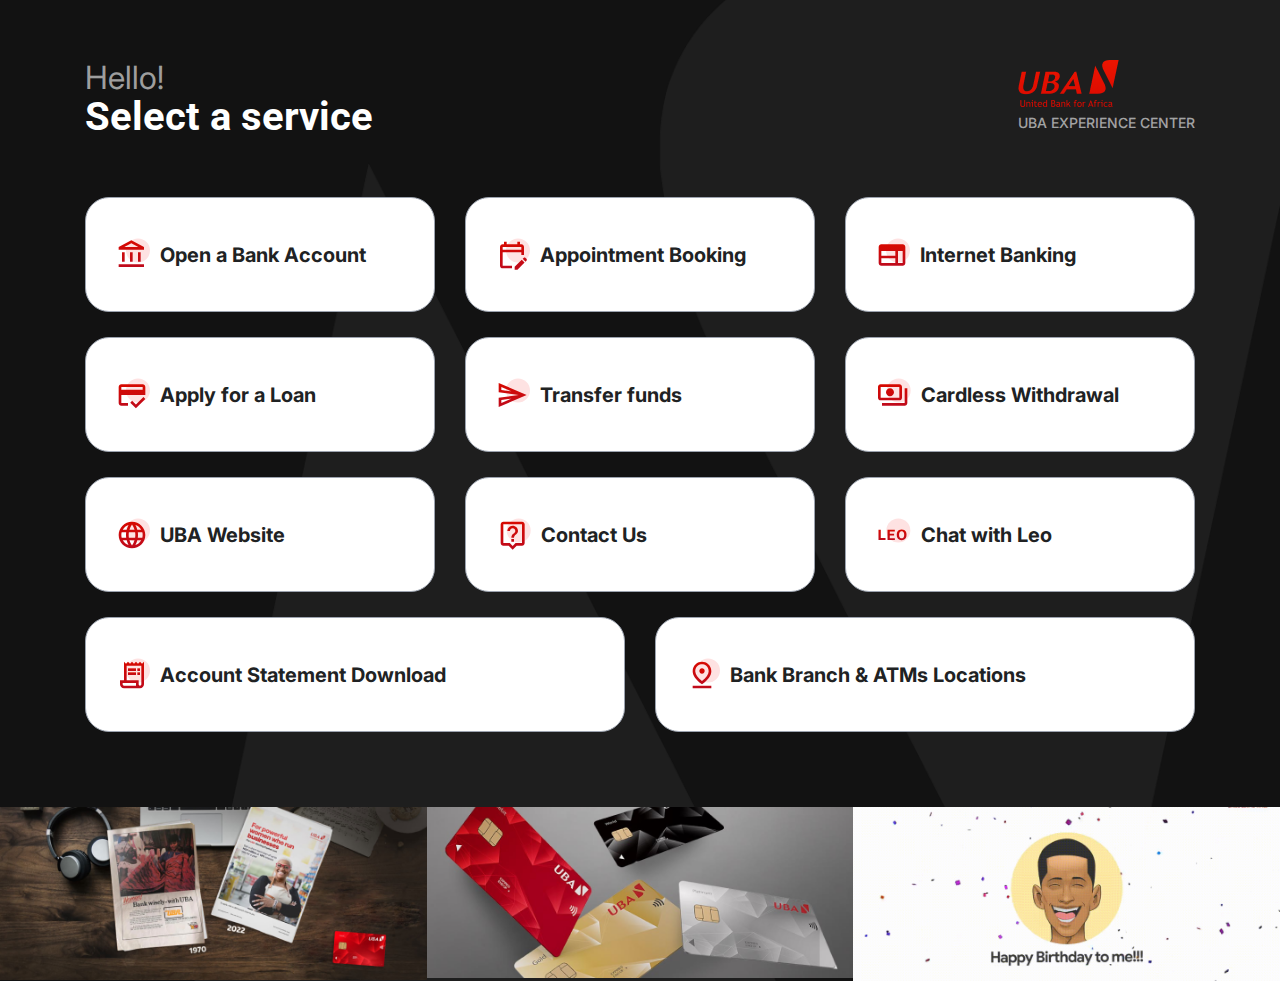
==== kiosk-dark.html @ ce605f99 "dark themee" ====
<!DOCTYPE html>
<html lang="en">
  <head>

    <!-- Required meta tags -->
    <meta charset="utf-8">
    <meta name="viewport" content="width=device-width, initial-scale=1, shrink-to-fit=no">
    <meta name="description" content="UBA || Self Service Kiosk">
    <title>UBA || Self Service Kiosk</title>

    <!-- Required External CSS -->
    <link rel="stylesheet" href="https://cdnjs.cloudflare.com/ajax/libs/font-awesome/4.7.0/css/font-awesome.min.css">
  
    <!-- DashForge CSS -->
    <link rel="stylesheet" href="./assets/css/dashforge.css">

    <!-- Page CSS --> 
    <link rel="stylesheet" href="./assets/css/kiosk-dark.css">
  </head>
  
  <body>
    <section class="main-dark bg-dark-theme">
      <div class="container pd-t-40">
        <div class="row">
          <div class="col-md-6 order-md-1 order-2 pd-t-20">
            <p class="tx-32 mb-0 lh-1 tx-surface">Hello!</p>
            <h1 class="tx-40 tx-bold lh-1 tx-white">Select a service</h1>
          </div>
          <div class="col md-6 order-md-2 order-1 pd-md-t-20 pd-t-0">
            <div class="float-right">
            <img src="./assets/img/logo.png" alt="UBA logo" srcset="">
            <p class="tx-14 tx-surface mb-0 tx-uppercase tx-medium mg-t-5">UBA EXPERIENCE CENTER</p>
            </div>
          </div>
        </div>
        <div class="row mg-y-50">
          <div class="col-md-6 col-lg-4 col-12 mg-b-25">
            <a href="">
              <div class="card card-body bd-grey card-round h-100 pd-y-40 pd-x-30">
                <div class="d-flex align-items-center">
                  <img src="./assets/img/open.svg" alt="" srcset="">
                  <p class="tx-20 tx-bold mg-l-10 mb-0">Open a Bank Account</p>
                </div>
              </div>
            </a>
          </div>
          <div class="col-md-6 col-lg-4 col-12 mg-b-25">
            <a href="">
              <div class="card card-body bd-grey card-round h-100 pd-y-40 pd-x-30">
                <div class="d-flex align-items-center">
                  <img src="./assets//img/book.svg" alt="" srcset="">
                  <p class="tx-20 tx-bold mg-l-10 mb-0">Appointment Booking</p>
                </div>
              </div>
            </a>
          </div>
          
          <div class="col-md-6 col-lg-4 col-12 mg-b-25">
            <a href="">
              <div class="card card-body bd-grey card-round h-100 pd-y-40 pd-x-30">
                <div class="d-flex align-items-center">
                  <img src="./assets/img/internet.svg" alt="" srcset="">
                  <p class="tx-20 tx-bold mg-l-10 mb-0">Internet Banking</p>
                </div>
              </div>
            </a>
          </div>
          <div class="col-md-6 col-lg-4 col-12 mg-b-25">
            <a href="">
              <div class="card card-body bd-grey card-round h-100 pd-y-40 pd-x-30">
                <div class="d-flex align-items-center">
                  <img src="./assets//img/loan.svg" alt="" srcset="">
                  <p class="tx-20 tx-bold mg-l-10 mb-0">Apply for a Loan</p>
                </div>
              </div>
            </a>
          </div>
          <div class="col-md-6 col-lg-4 col-12 mg-b-25">
            <a href="">
              <div class="card card-body bd-grey card-round h-100 pd-y-40 pd-x-30">
                <div class="d-flex align-items-center">
                  <img src="./assets/img/transfer.svg" alt="" srcset="">
                  <p class="tx-20 tx-bold mg-l-10 mb-0">Transfer funds</p>
                </div>
              </div>
            </a>
          </div>
          <div class="col-md-6 col-lg-4 col-12 mg-b-25">
            <a href="">
              <div class="card card-body bd-grey card-round h-100 pd-y-40 pd-x-30">
                <div class="d-flex align-items-center">
                  <img src="./assets/img/card.svg" alt="" srcset="">
                  <p class="tx-20 tx-bold mg-l-10 mb-0">Cardless Withdrawal</p>
                </div>
              </div>
            </a>
          </div>
          <div class="col-md-6 col-lg-4 col-12 mg-b-25">
            <a href="">
              <div class="card card-body bd-grey card-round h-100 pd-y-40 pd-x-30">
                <div class="d-flex align-items-center">
                  <img src="./assets/img/web.svg" alt="" srcset="">
                  <p class="tx-20 tx-bold mg-l-10 mb-0">UBA Website</p>
                </div>
              </div>
            </a>
          </div>
          <div class="col-md-6 col-lg-4 col-12 mg-b-25">
            <a href="">
              <div class="card card-body bd-grey card-round h-100 pd-y-40 pd-x-30">
                <div class="d-flex align-items-center">
                  <img src="./assets/img/contact.svg" alt="" srcset="">
                  <p class="tx-20 tx-bold mg-l-10 mb-0">Contact Us</p>
                </div>
              </div>
            </a>
          </div>
          <div class="col-md-6 col-lg-4 col-12 mg-b-25">
            <a href="">
              <div class="card card-body bd-grey card-round h-100 pd-y-40 pd-x-30">
                <div class="d-flex align-items-center">
                  <img src="./assets/img/leo.svg" alt="" srcset="">
                  <p class="tx-20 tx-bold mg-l-10 mb-0">Chat with Leo</p>
                </div>
              </div>
            </a>
          </div>
          <div class="col-md-6 col-12 mg-b-25">
            <a href="">
              <div class="card card-body bd-grey card-round h-100 pd-y-40 pd-x-30">
                <div class="d-flex align-items-center">
                  <img src="./assets/img/acct.svg" alt="" srcset="">
                  <p class="tx-20 tx-bold mg-l-10 mb-0">Account Statement  Download</p>
                </div>
              </div>
            </a>
          </div><div class="col-md-6 col-12 mg-b-25">
            <a href="">
              <div class="card card-body bd-grey card-round h-100 pd-y-40 pd-x-30">
                <div class="d-flex align-items-center">
                  <img src="./assets/img/bank.svg" alt="" srcset="">
                  <p class="tx-20 tx-bold mg-l-10 mb-0">Bank Branch & ATMs Locations</p>
                </div>
              </div>
            </a>
          </div>
        </div>
      </div>
      <div class="container-fluid pd-x-0">
        <div class="row no-gutters">
         
          <div class="col-md-4 h-100">
            <img src="./assets/img/woman.png" class=" w-100 img-fluid" alt="" srcset="">
          </div> <div class="col-md-4 h-100">
            <img src="./assets/img/mega.png" class="w-100 img-fluid" alt="" srcset="">
          </div>
          <div class="col-md-4 h-100">
            <img src="./assets/img/leo.png" class="w-100 img-fluid" alt="" srcset="">
          </div>
        </div>
      </div>
    </section>



    <script src="./assets/lib/jquery/jquery.min.js"></script>
    <script src="./assets/lib/bootstrap/js/bootstrap.bundle.min.js"></script>
    <script src="./assets/lib/feather-icons/feather.min.js"></script>
    <script src="./assets/lib/perfect-scrollbar/perfect-scrollbar.min.js"></script>
    <script src="./assets/js/dashforge.js"></script>
  </body>
</html>
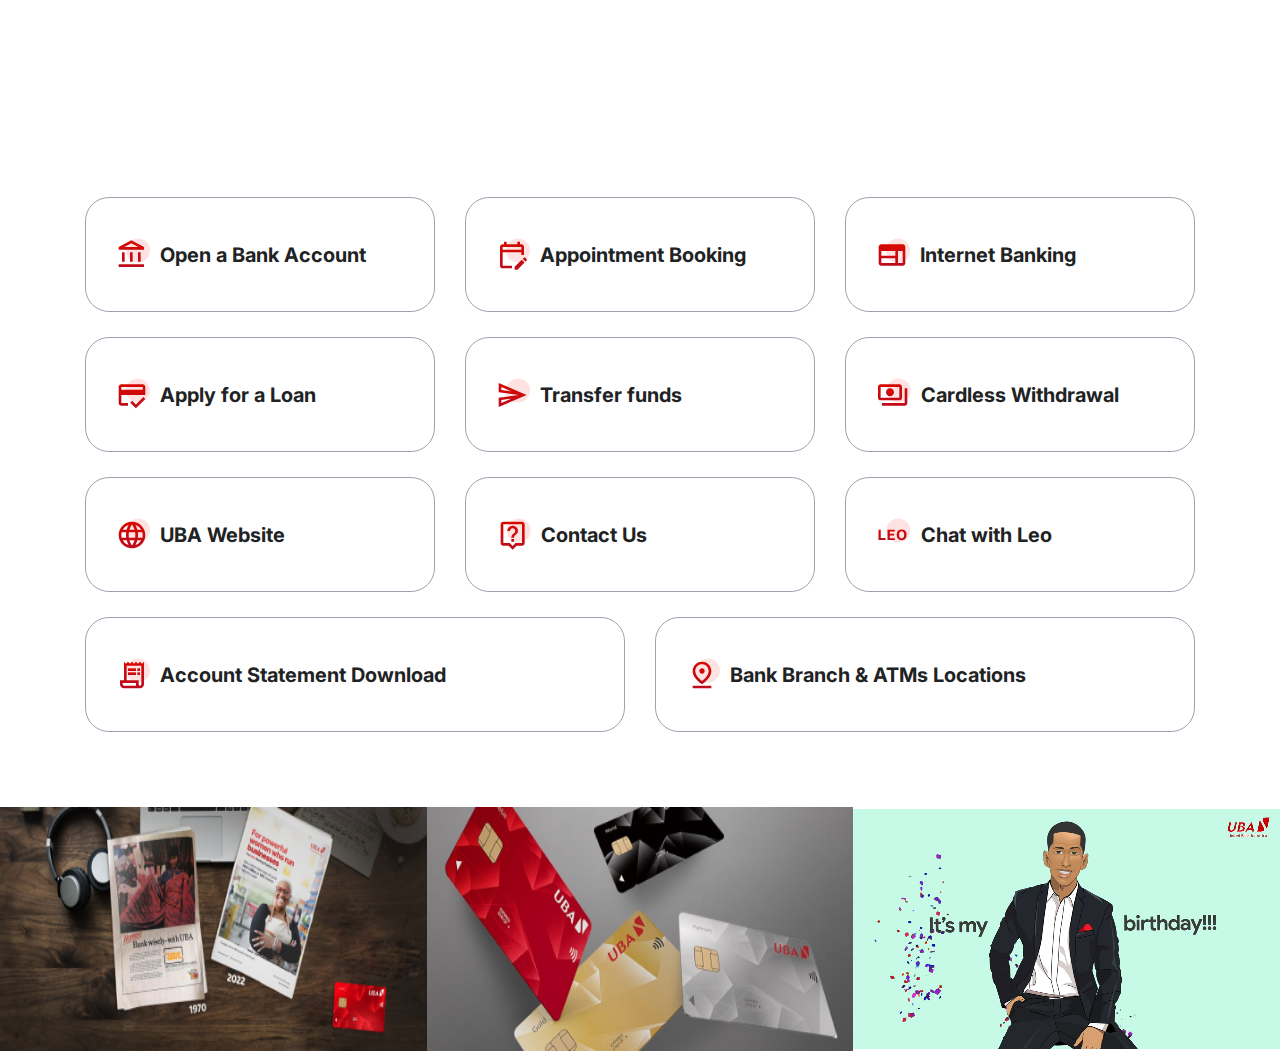
==== commit b4b7a8d2: "update" ====
--- a/kiosk-dark.html
+++ b/kiosk-dark.html
@@ -5,8 +5,8 @@
     <!-- Required meta tags -->
     <meta charset="utf-8">
     <meta name="viewport" content="width=device-width, initial-scale=1, shrink-to-fit=no">
-    <meta name="description" content="UBA || Self Service Kiosk">
-    <title>UBA || Self Service Kiosk</title>
+    <meta name="description" content="UBA || UBA Experience Center">
+    <title>UBA || UBA Experience Center</title>
 
     <!-- Required External CSS -->
     <link rel="stylesheet" href="https://cdnjs.cloudflare.com/ajax/libs/font-awesome/4.7.0/css/font-awesome.min.css">
@@ -28,14 +28,14 @@
           </div>
           <div class="col md-6 order-md-2 order-1 pd-md-t-20 pd-t-0">
             <div class="float-right">
-            <img src="./assets/img/logo.png" alt="UBA logo" srcset="">
-            <p class="tx-14 tx-surface mb-0 tx-uppercase tx-medium mg-t-5">UBA EXPERIENCE CENTER</p>
+            <img src="./assets/img/UBA-Logo.svg" alt="UBA logo" srcset="">
+            <!-- <p class="tx-14 tx-surface mb-0 tx-uppercase tx-medium mg-t-5">UBA EXPERIENCE CENTER</p> -->
             </div>
           </div>
         </div>
         <div class="row mg-y-50">
           <div class="col-md-6 col-lg-4 col-12 mg-b-25">
-            <a href="">
+            <a href="https://www.ubagroup.com/open-a-uba-account-online/" target="blank">
               <div class="card card-body bd-grey card-round h-100 pd-y-40 pd-x-30">
                 <div class="d-flex align-items-center">
                   <img src="./assets/img/open.svg" alt="" srcset="">
@@ -45,7 +45,7 @@
             </a>
           </div>
           <div class="col-md-6 col-lg-4 col-12 mg-b-25">
-            <a href="">
+            <a href="" target="blank">
               <div class="card card-body bd-grey card-round h-100 pd-y-40 pd-x-30">
                 <div class="d-flex align-items-center">
                   <img src="./assets//img/book.svg" alt="" srcset="">
@@ -56,7 +56,7 @@
           </div>
           
           <div class="col-md-6 col-lg-4 col-12 mg-b-25">
-            <a href="">
+            <a href="https://internetbanking.ubagroup.com/#/landing/login" target="blank">
               <div class="card card-body bd-grey card-round h-100 pd-y-40 pd-x-30">
                 <div class="d-flex align-items-center">
                   <img src="./assets/img/internet.svg" alt="" srcset="">
@@ -66,7 +66,7 @@
             </a>
           </div>
           <div class="col-md-6 col-lg-4 col-12 mg-b-25">
-            <a href="">
+            <a href="" target="blank">
               <div class="card card-body bd-grey card-round h-100 pd-y-40 pd-x-30">
                 <div class="d-flex align-items-center">
                   <img src="./assets//img/loan.svg" alt="" srcset="">
@@ -76,7 +76,7 @@
             </a>
           </div>
           <div class="col-md-6 col-lg-4 col-12 mg-b-25">
-            <a href="">
+            <a href="" target="blank">
               <div class="card card-body bd-grey card-round h-100 pd-y-40 pd-x-30">
                 <div class="d-flex align-items-center">
                   <img src="./assets/img/transfer.svg" alt="" srcset="">
@@ -86,7 +86,7 @@
             </a>
           </div>
           <div class="col-md-6 col-lg-4 col-12 mg-b-25">
-            <a href="">
+            <a href="" target="blank">
               <div class="card card-body bd-grey card-round h-100 pd-y-40 pd-x-30">
                 <div class="d-flex align-items-center">
                   <img src="./assets/img/card.svg" alt="" srcset="">
@@ -96,7 +96,7 @@
             </a>
           </div>
           <div class="col-md-6 col-lg-4 col-12 mg-b-25">
-            <a href="">
+            <a href="https://www.ubagroup.com/" target="blank">
               <div class="card card-body bd-grey card-round h-100 pd-y-40 pd-x-30">
                 <div class="d-flex align-items-center">
                   <img src="./assets/img/web.svg" alt="" srcset="">
@@ -106,7 +106,7 @@
             </a>
           </div>
           <div class="col-md-6 col-lg-4 col-12 mg-b-25">
-            <a href="">
+            <a href="https://www.ubagroup.com/about-uba/help/contact-us/" target="blank">
               <div class="card card-body bd-grey card-round h-100 pd-y-40 pd-x-30">
                 <div class="d-flex align-items-center">
                   <img src="./assets/img/contact.svg" alt="" srcset="">
@@ -116,7 +116,7 @@
             </a>
           </div>
           <div class="col-md-6 col-lg-4 col-12 mg-b-25">
-            <a href="">
+            <a href="https://m.me/ubachatbanking" target="blank">
               <div class="card card-body bd-grey card-round h-100 pd-y-40 pd-x-30">
                 <div class="d-flex align-items-center">
                   <img src="./assets/img/leo.svg" alt="" srcset="">
@@ -126,7 +126,7 @@
             </a>
           </div>
           <div class="col-md-6 col-12 mg-b-25">
-            <a href="">
+            <a href="" target="blank">
               <div class="card card-body bd-grey card-round h-100 pd-y-40 pd-x-30">
                 <div class="d-flex align-items-center">
                   <img src="./assets/img/acct.svg" alt="" srcset="">
@@ -135,7 +135,7 @@
               </div>
             </a>
           </div><div class="col-md-6 col-12 mg-b-25">
-            <a href="">
+            <a href="" target="blank">
               <div class="card card-body bd-grey card-round h-100 pd-y-40 pd-x-30">
                 <div class="d-flex align-items-center">
                   <img src="./assets/img/bank.svg" alt="" srcset="">
@@ -150,12 +150,22 @@
         <div class="row no-gutters">
          
           <div class="col-md-4 h-100">
-            <img src="./assets/img/woman.png" class=" w-100 img-fluid" alt="" srcset="">
+            <img src="./assets/img/woman.png" class=" w-100 video-fluid" alt="" srcset="">
           </div> <div class="col-md-4 h-100">
-            <img src="./assets/img/mega.png" class="w-100 img-fluid" alt="" srcset="">
+            <img src="./assets/img/mega.png" class="w-100 video-fluid" alt="" srcset="">
           </div>
           <div class="col-md-4 h-100">
-            <img src="./assets/img/leo.png" class="w-100 img-fluid" alt="" srcset="">
+            <div class="embed-responsive video-fluid">
+               <video autoplay muted >
+              <source class="embed-responsive-item" src="./assets/img/leo4.mp4" type="video/mp4">
+            Your browser does not support the video tag.
+            </video>
+              <!-- <iframe class="embed-responsive-item" src="https://www.youtube.com/embed/zpOULjyy-n8?rel=0" allowfullscreen></iframe> -->
+            </div>
+            <!-- <video width="100%" height="200" autoplay muted >
+              <source src="./assets/img/leo.mp4" type="video/mp4">
+            Your browser does not support the video tag.
+            </video> -->
           </div>
         </div>
       </div>
--- a/assets/css/kiosk-dark.css
+++ b/assets/css/kiosk-dark.css
@@ -1,5 +1,5 @@
 .bg-dark-theme{
-  background-color: #121212
+  /* background-color: #121212 */
 }
 .tx-subdued{
   color:#667085;
@@ -11,7 +11,7 @@
   border: 1px solid #9CA3AF
 }
 .main-dark{
-  background-image: url('../img/bg-dark.png');
+  background-image: url('../img/bg-kiosk.png');
   background-repeat:no-repeat;
   background-size:cover;
   background-position: top right;
@@ -20,10 +20,20 @@
   border-radius:24px;
   color: #202223;
 }
+.video-wrapper {
+  display: flex;
+  height: 200px;
+}
+.video-fluid {
+  aspect-ratio: 7 / 4;
+}
 
+.img-h{
+  min-height: 18rem
+}
 @media (max-width: 575.98px) { 
   .main-dark{
-    background-image: url('../img/bg-dark.png');
+    background-image: url('../img/');
     background-repeat:no-repeat;
     background-size:auto;
     background-position: center;
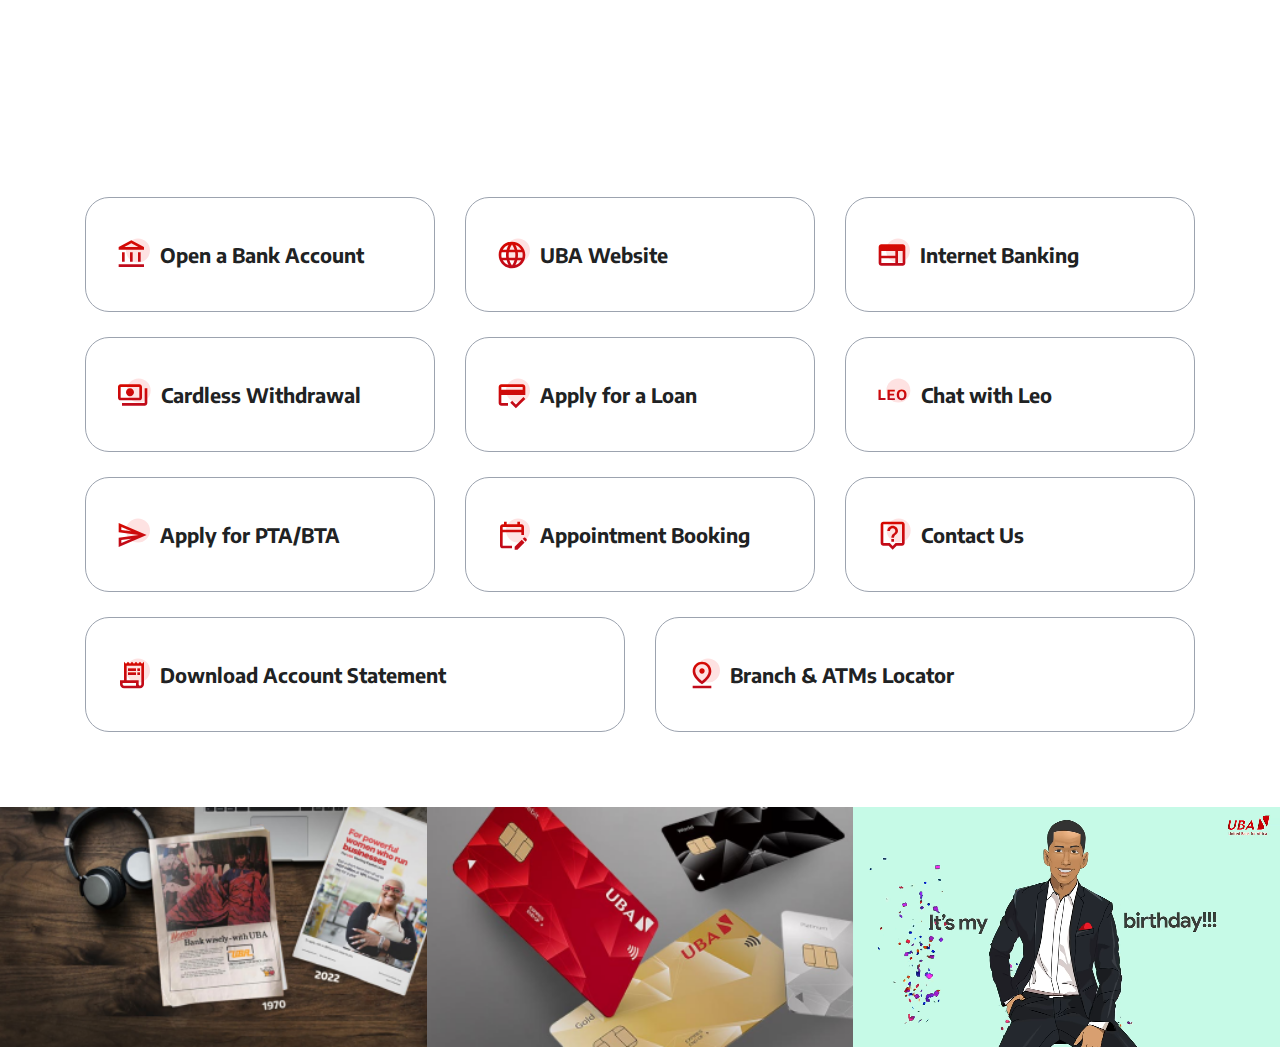
==== commit 55f2eb4e: "unit update" ====
--- a/kiosk-dark.html
+++ b/kiosk-dark.html
@@ -28,7 +28,7 @@
           </div>
           <div class="col md-6 order-md-2 order-1 pd-md-t-20 pd-t-0">
             <div class="float-right">
-            <img src="./assets/img/UBA-Logo.svg" alt="UBA logo" srcset="">
+            <img src="./assets/img/UBA-Logo.png" alt="UBA logo" srcset="">
             <!-- <p class="tx-14 tx-surface mb-0 tx-uppercase tx-medium mg-t-5">UBA EXPERIENCE CENTER</p> -->
             </div>
           </div>
@@ -45,22 +45,32 @@
             </a>
           </div>
           <div class="col-md-6 col-lg-4 col-12 mg-b-25">
-            <a href="" target="blank">
+            <a href="https://www.ubagroup.com/" target="blank">
               <div class="card card-body bd-grey card-round h-100 pd-y-40 pd-x-30">
                 <div class="d-flex align-items-center">
-                  <img src="./assets//img/book.svg" alt="" srcset="">
-                  <p class="tx-20 tx-bold mg-l-10 mb-0">Appointment Booking</p>
+                  <img src="./assets/img/web.svg" alt="" srcset="">
+                  <p class="tx-20 tx-bold mg-l-10 mb-0">UBA Website</p>
                 </div>
               </div>
             </a>
           </div>
-          
           <div class="col-md-6 col-lg-4 col-12 mg-b-25">
             <a href="https://internetbanking.ubagroup.com/#/landing/login" target="blank">
               <div class="card card-body bd-grey card-round h-100 pd-y-40 pd-x-30">
                 <div class="d-flex align-items-center">
                   <img src="./assets/img/internet.svg" alt="" srcset="">
                   <p class="tx-20 tx-bold mg-l-10 mb-0">Internet Banking</p>
+                </div>
+              </div>
+            </a>
+          </div>
+        
+          <div class="col-md-6 col-lg-4 col-12 mg-b-25">
+            <a href="" target="blank">
+              <div class="card card-body bd-grey card-round h-100 pd-y-40 pd-x-30">
+                <div class="d-flex align-items-center">
+                  <img src="./assets/img/card.svg" alt="" srcset="">
+                  <p class="tx-20 tx-bold mg-l-10 mb-0">Cardless Withdrawal</p>
                 </div>
               </div>
             </a>
@@ -76,11 +86,11 @@
             </a>
           </div>
           <div class="col-md-6 col-lg-4 col-12 mg-b-25">
-            <a href="" target="blank">
+            <a href="https://m.me/ubachatbanking" target="blank">
               <div class="card card-body bd-grey card-round h-100 pd-y-40 pd-x-30">
                 <div class="d-flex align-items-center">
-                  <img src="./assets/img/transfer.svg" alt="" srcset="">
-                  <p class="tx-20 tx-bold mg-l-10 mb-0">Transfer funds</p>
+                  <img src="./assets/img/leo.svg" alt="" srcset="">
+                  <p class="tx-20 tx-bold mg-l-10 mb-0">Chat with Leo</p>
                 </div>
               </div>
             </a>
@@ -89,22 +99,26 @@
             <a href="" target="blank">
               <div class="card card-body bd-grey card-round h-100 pd-y-40 pd-x-30">
                 <div class="d-flex align-items-center">
-                  <img src="./assets/img/card.svg" alt="" srcset="">
-                  <p class="tx-20 tx-bold mg-l-10 mb-0">Cardless Withdrawal</p>
+                  <img src="./assets/img/transfer.svg" alt="" srcset="">
+                  <p class="tx-20 tx-bold mg-l-10 mb-0">Apply for PTA/BTA</p>
                 </div>
               </div>
             </a>
           </div>
+         
           <div class="col-md-6 col-lg-4 col-12 mg-b-25">
-            <a href="https://www.ubagroup.com/" target="blank">
+            <a href="" target="blank">
               <div class="card card-body bd-grey card-round h-100 pd-y-40 pd-x-30">
                 <div class="d-flex align-items-center">
-                  <img src="./assets/img/web.svg" alt="" srcset="">
-                  <p class="tx-20 tx-bold mg-l-10 mb-0">UBA Website</p>
+                  <img src="./assets//img/book.svg" alt="" srcset="">
+                  <p class="tx-20 tx-bold mg-l-10 mb-0">Appointment Booking</p>
                 </div>
               </div>
             </a>
           </div>
+          
+         
+          
           <div class="col-md-6 col-lg-4 col-12 mg-b-25">
             <a href="https://www.ubagroup.com/about-uba/help/contact-us/" target="blank">
               <div class="card card-body bd-grey card-round h-100 pd-y-40 pd-x-30">
@@ -115,22 +129,13 @@
               </div>
             </a>
           </div>
-          <div class="col-md-6 col-lg-4 col-12 mg-b-25">
-            <a href="https://m.me/ubachatbanking" target="blank">
-              <div class="card card-body bd-grey card-round h-100 pd-y-40 pd-x-30">
-                <div class="d-flex align-items-center">
-                  <img src="./assets/img/leo.svg" alt="" srcset="">
-                  <p class="tx-20 tx-bold mg-l-10 mb-0">Chat with Leo</p>
-                </div>
-              </div>
-            </a>
-          </div>
+         
           <div class="col-md-6 col-12 mg-b-25">
             <a href="" target="blank">
               <div class="card card-body bd-grey card-round h-100 pd-y-40 pd-x-30">
                 <div class="d-flex align-items-center">
                   <img src="./assets/img/acct.svg" alt="" srcset="">
-                  <p class="tx-20 tx-bold mg-l-10 mb-0">Account Statement  Download</p>
+                  <p class="tx-20 tx-bold mg-l-10 mb-0">Download Account Statement</p>
                 </div>
               </div>
             </a>
@@ -139,7 +144,7 @@
               <div class="card card-body bd-grey card-round h-100 pd-y-40 pd-x-30">
                 <div class="d-flex align-items-center">
                   <img src="./assets/img/bank.svg" alt="" srcset="">
-                  <p class="tx-20 tx-bold mg-l-10 mb-0">Bank Branch & ATMs Locations</p>
+                  <p class="tx-20 tx-bold mg-l-10 mb-0">Branch & ATMs Locator</p>
                 </div>
               </div>
             </a>
@@ -149,10 +154,11 @@
       <div class="container-fluid pd-x-0">
         <div class="row no-gutters">
          
-          <div class="col-md-4 h-100">
-            <img src="./assets/img/woman.png" class=" w-100 video-fluid" alt="" srcset="">
-          </div> <div class="col-md-4 h-100">
-            <img src="./assets/img/mega.png" class="w-100 video-fluid" alt="" srcset="">
+          <div class="col-md-4 h-100 video-fluid">
+            <div class="paper-1"></div>
+          </div> 
+          <div class="col-md-4 h-100 video-fluid">
+            <div class="paper-2"></div>
           </div>
           <div class="col-md-4 h-100">
             <div class="embed-responsive video-fluid">
@@ -160,12 +166,8 @@
               <source class="embed-responsive-item" src="./assets/img/leo4.mp4" type="video/mp4">
             Your browser does not support the video tag.
             </video>
-              <!-- <iframe class="embed-responsive-item" src="https://www.youtube.com/embed/zpOULjyy-n8?rel=0" allowfullscreen></iframe> -->
             </div>
-            <!-- <video width="100%" height="200" autoplay muted >
-              <source src="./assets/img/leo.mp4" type="video/mp4">
-            Your browser does not support the video tag.
-            </video> -->
+           
           </div>
         </div>
       </div>
--- a/assets/css/dashforge.css
+++ b/assets/css/dashforge.css
@@ -2,7 +2,7 @@
 /* ############### FONTS IMPORT ############### */
 @import url("https://fonts.googleapis.com/css?family=Encode+Sans:400,600,800&display=swap");
 @import url("https://fonts.googleapis.com/css?family=Roboto:300,400,500,600,700,800,900");
-@import url('https://fonts.googleapis.com/css2?family=Inter:wght@100;200;300;400;500;600;700;800;900&display=swap');
+@import url('https://fonts.googleapis.com/css2?family=Encode+Sans:wght@100;200;300;400;500;600;700;800;900&display=swap');
 
 /* ############### BOOTSTRAP FRAMEWORK ############### */
 /*!
@@ -38,7 +38,6 @@
   --breakpoint-md: 768px;
   --breakpoint-lg: 992px;
   --breakpoint-xl: 1200px;
-  --font-family-sans-serif: -apple-system, BlinkMacSystemFont, "Segoe UI", Roboto, "Helvetica Neue", Arial, "Noto Sans", sans-serif, "Apple Color Emoji", "Segoe UI Emoji", "Segoe UI Symbol", "Noto Color Emoji";
   --font-family-monospace: SFMono-Regular, Menlo, Monaco, Consolas, "Liberation Mono", "Courier New", monospace; }
 
 *,
@@ -64,7 +63,7 @@
 
 body {
   margin: 0;
-  font-family: 'Inter', sans-serif!important;
+  font-family: 'Encode Sans', sans-serif!important;
   font-size: 0.875rem;
   font-weight: 400;
   line-height: 1.5;
@@ -81,7 +80,7 @@
 
 h1 {
   margin-top: 0;
-  font-family: "Roboto", sans-serif;
+  font-family: 'Encode Sans', sans-serif;
   margin-bottom: 0.5rem; }
 
 h2,
@@ -90,15 +89,14 @@
 h5,
 h6 {
   margin-top: 0;
-  font-family: "Inter",
-  sans-serif;
+  font-family: 'Encode Sans', sans-serif;
   margin-bottom: 0.5rem;
 }
 
 p {
   margin-top: 0;
   margin-bottom: 1rem;
-  font-family: "Inter", sans-serif;
+  font-family: 'Encode Sans', sans-serif;
 }
 
 abbr[title],
--- a/assets/css/kiosk-dark.css
+++ b/assets/css/kiosk-dark.css
@@ -1,5 +1,5 @@
-.bg-dark-theme{
-  /* background-color: #121212 */
+body{
+  font-family: 'Roboto Condensed', sans-serif;
 }
 .tx-subdued{
   color:#667085;
@@ -25,15 +25,26 @@
   height: 200px;
 }
 .video-fluid {
-  aspect-ratio: 7 / 4;
+  aspect-ratio: 16 / 9;
 }
-
+.paper-1{
+  background-image: url('../img/woman.png');
+  background-repeat:no-repeat;
+  background-size: cover;
+  height:100%;
+}
+.paper-2{
+  background-image: url('../img/mega.png');
+  background-repeat:no-repeat;
+  background-size: cover;
+  height:100%;
+}
 .img-h{
   min-height: 18rem
 }
 @media (max-width: 575.98px) { 
   .main-dark{
-    background-image: url('../img/');
+    background-image: url('../img/bg-kiosk.png');
     background-repeat:no-repeat;
     background-size:auto;
     background-position: center;
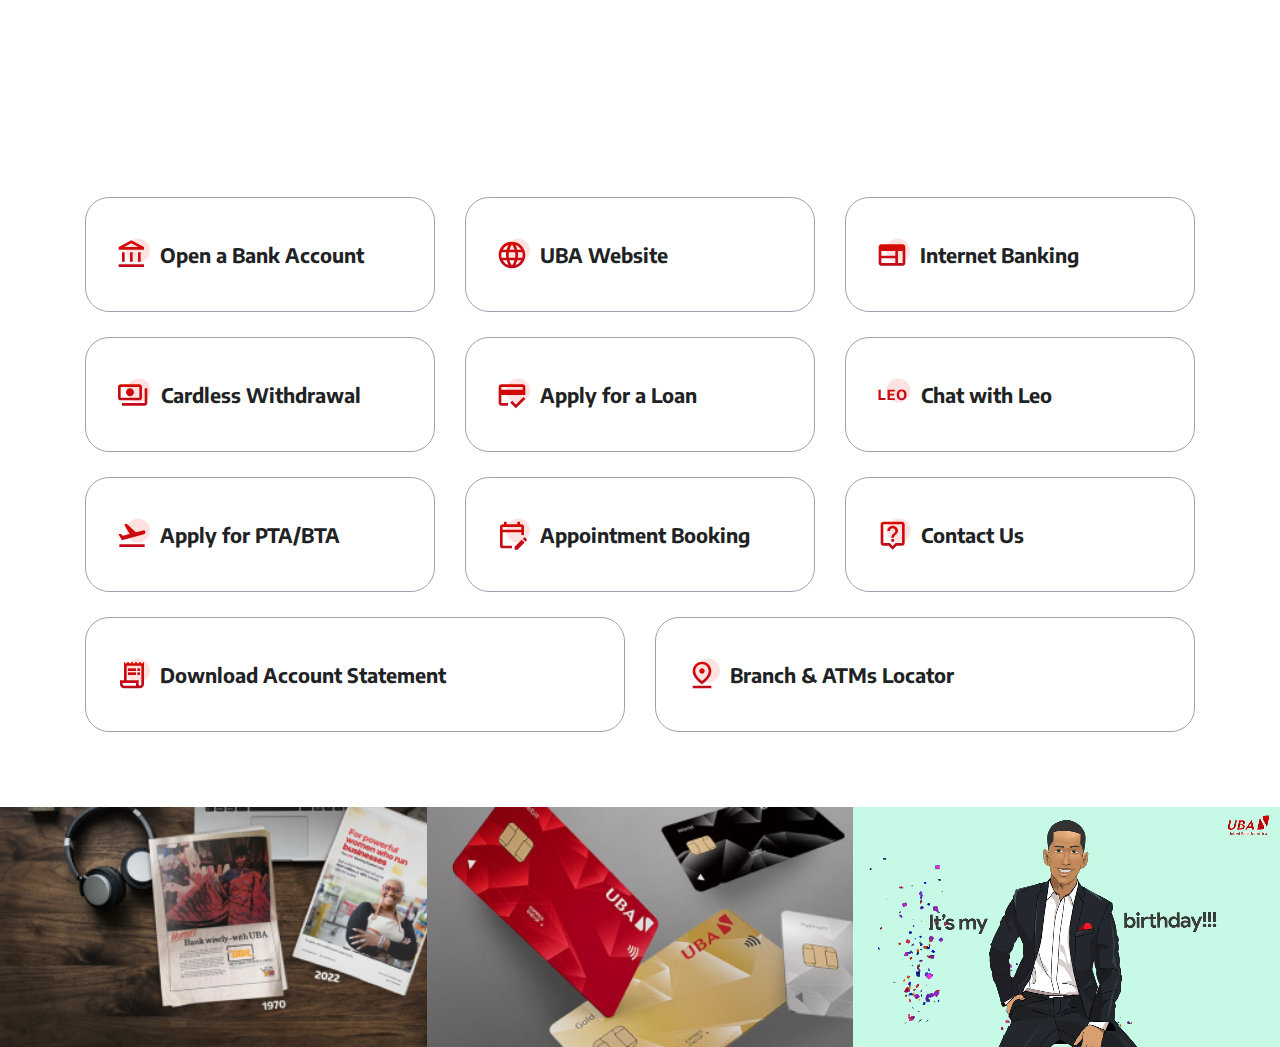
==== commit 9ca3b812: "icon update" ====
--- a/kiosk-dark.html
+++ b/kiosk-dark.html
@@ -99,7 +99,7 @@
             <a href="" target="blank">
               <div class="card card-body bd-grey card-round h-100 pd-y-40 pd-x-30">
                 <div class="d-flex align-items-center">
-                  <img src="./assets/img/transfer.svg" alt="" srcset="">
+                  <img src="./assets/img/apply.svg" alt="" srcset="">
                   <p class="tx-20 tx-bold mg-l-10 mb-0">Apply for PTA/BTA</p>
                 </div>
               </div>
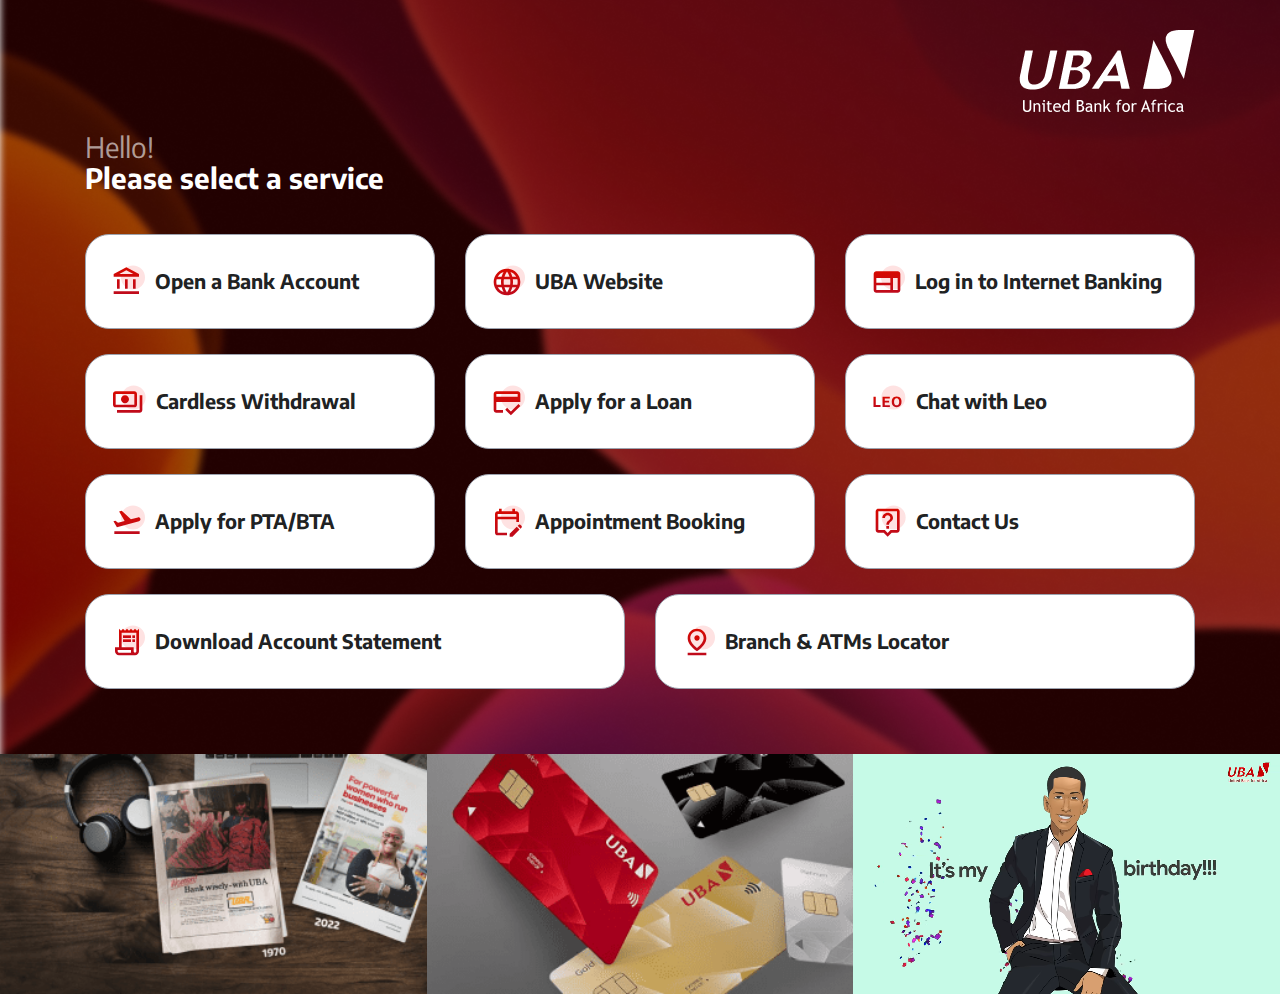
==== commit 986df591: "last update" ====
--- a/kiosk-dark.html
+++ b/kiosk-dark.html
@@ -20,23 +20,20 @@
   
   <body>
     <section class="main-dark bg-dark-theme">
-      <div class="container pd-t-40">
-        <div class="row">
-          <div class="col-md-6 order-md-1 order-2 pd-t-20">
-            <p class="tx-32 mb-0 lh-1 tx-surface">Hello!</p>
-            <h1 class="tx-40 tx-bold lh-1 tx-white">Select a service</h1>
+      <div class="container pd-t-20">
+        <div class="pd-y-10">
+          <div class="d-flex justify-content-end">
+            <img src="./assets/img/UBA-Logo.png" alt="UBA logo" srcset="">
+            </div>
+        </div>
+          <div class="pd-t-10">
+            <p class="tx-28 mb-0 lh-1 tx-surface">Hello!</p>
+            <h1 class="tx-28 tx-bold lh-1 tx-white">Please select a service</h1>
           </div>
-          <div class="col md-6 order-md-2 order-1 pd-md-t-20 pd-t-0">
-            <div class="float-right">
-            <img src="./assets/img/UBA-Logo.png" alt="UBA logo" srcset="">
-            <!-- <p class="tx-14 tx-surface mb-0 tx-uppercase tx-medium mg-t-5">UBA EXPERIENCE CENTER</p> -->
-            </div>
-          </div>
-        </div>
-        <div class="row mg-y-50">
+        <div class="row mg-y-40">
           <div class="col-md-6 col-lg-4 col-12 mg-b-25">
             <a href="https://www.ubagroup.com/open-a-uba-account-online/" target="blank">
-              <div class="card card-body bd-grey card-round h-100 pd-y-40 pd-x-30">
+              <div class="card card-body bd-grey card-round h-100 pd-xl-x-25 pd-xl-y-30">
                 <div class="d-flex align-items-center">
                   <img src="./assets/img/open.svg" alt="" srcset="">
                   <p class="tx-20 tx-bold mg-l-10 mb-0">Open a Bank Account</p>
@@ -46,7 +43,7 @@
           </div>
           <div class="col-md-6 col-lg-4 col-12 mg-b-25">
             <a href="https://www.ubagroup.com/" target="blank">
-              <div class="card card-body bd-grey card-round h-100 pd-y-40 pd-x-30">
+              <div class="card card-body bd-grey card-round h-100 pd-xl-x-25 pd-xl-y-30">
                 <div class="d-flex align-items-center">
                   <img src="./assets/img/web.svg" alt="" srcset="">
                   <p class="tx-20 tx-bold mg-l-10 mb-0">UBA Website</p>
@@ -56,10 +53,10 @@
           </div>
           <div class="col-md-6 col-lg-4 col-12 mg-b-25">
             <a href="https://internetbanking.ubagroup.com/#/landing/login" target="blank">
-              <div class="card card-body bd-grey card-round h-100 pd-y-40 pd-x-30">
+              <div class="card card-body bd-grey card-round h-100 pd-xl-x-25 pd-xl-y-30">
                 <div class="d-flex align-items-center">
                   <img src="./assets/img/internet.svg" alt="" srcset="">
-                  <p class="tx-20 tx-bold mg-l-10 mb-0">Internet Banking</p>
+                  <p class="tx-20 tx-bold mg-l-10 mb-0">Log in to Internet Banking</p>
                 </div>
               </div>
             </a>
@@ -67,7 +64,7 @@
         
           <div class="col-md-6 col-lg-4 col-12 mg-b-25">
             <a href="" target="blank">
-              <div class="card card-body bd-grey card-round h-100 pd-y-40 pd-x-30">
+              <div class="card card-body bd-grey card-round h-100 pd-xl-x-25 pd-xl-y-30">
                 <div class="d-flex align-items-center">
                   <img src="./assets/img/card.svg" alt="" srcset="">
                   <p class="tx-20 tx-bold mg-l-10 mb-0">Cardless Withdrawal</p>
@@ -77,7 +74,7 @@
           </div>
           <div class="col-md-6 col-lg-4 col-12 mg-b-25">
             <a href="" target="blank">
-              <div class="card card-body bd-grey card-round h-100 pd-y-40 pd-x-30">
+              <div class="card card-body bd-grey card-round h-100 pd-xl-x-25 pd-xl-y-30">
                 <div class="d-flex align-items-center">
                   <img src="./assets//img/loan.svg" alt="" srcset="">
                   <p class="tx-20 tx-bold mg-l-10 mb-0">Apply for a Loan</p>
@@ -87,7 +84,7 @@
           </div>
           <div class="col-md-6 col-lg-4 col-12 mg-b-25">
             <a href="https://m.me/ubachatbanking" target="blank">
-              <div class="card card-body bd-grey card-round h-100 pd-y-40 pd-x-30">
+              <div class="card card-body bd-grey card-round h-100 pd-xl-x-25 pd-xl-y-30">
                 <div class="d-flex align-items-center">
                   <img src="./assets/img/leo.svg" alt="" srcset="">
                   <p class="tx-20 tx-bold mg-l-10 mb-0">Chat with Leo</p>
@@ -97,7 +94,7 @@
           </div>
           <div class="col-md-6 col-lg-4 col-12 mg-b-25">
             <a href="" target="blank">
-              <div class="card card-body bd-grey card-round h-100 pd-y-40 pd-x-30">
+              <div class="card card-body bd-grey card-round h-100 pd-xl-x-25 pd-xl-y-30">
                 <div class="d-flex align-items-center">
                   <img src="./assets/img/apply.svg" alt="" srcset="">
                   <p class="tx-20 tx-bold mg-l-10 mb-0">Apply for PTA/BTA</p>
@@ -108,7 +105,7 @@
          
           <div class="col-md-6 col-lg-4 col-12 mg-b-25">
             <a href="" target="blank">
-              <div class="card card-body bd-grey card-round h-100 pd-y-40 pd-x-30">
+              <div class="card card-body bd-grey card-round h-100 pd-xl-x-25 pd-xl-y-30">
                 <div class="d-flex align-items-center">
                   <img src="./assets//img/book.svg" alt="" srcset="">
                   <p class="tx-20 tx-bold mg-l-10 mb-0">Appointment Booking</p>
@@ -121,7 +118,7 @@
           
           <div class="col-md-6 col-lg-4 col-12 mg-b-25">
             <a href="https://www.ubagroup.com/about-uba/help/contact-us/" target="blank">
-              <div class="card card-body bd-grey card-round h-100 pd-y-40 pd-x-30">
+              <div class="card card-body bd-grey card-round h-100 pd-xl-x-25 pd-xl-y-30">
                 <div class="d-flex align-items-center">
                   <img src="./assets/img/contact.svg" alt="" srcset="">
                   <p class="tx-20 tx-bold mg-l-10 mb-0">Contact Us</p>
@@ -132,7 +129,7 @@
          
           <div class="col-md-6 col-12 mg-b-25">
             <a href="" target="blank">
-              <div class="card card-body bd-grey card-round h-100 pd-y-40 pd-x-30">
+              <div class="card card-body bd-grey card-round h-100 pd-xl-x-25 pd-xl-y-30">
                 <div class="d-flex align-items-center">
                   <img src="./assets/img/acct.svg" alt="" srcset="">
                   <p class="tx-20 tx-bold mg-l-10 mb-0">Download Account Statement</p>
@@ -141,7 +138,7 @@
             </a>
           </div><div class="col-md-6 col-12 mg-b-25">
             <a href="" target="blank">
-              <div class="card card-body bd-grey card-round h-100 pd-y-40 pd-x-30">
+              <div class="card card-body bd-grey card-round h-100 pd-xl-x-25 pd-xl-y-30">
                 <div class="d-flex align-items-center">
                   <img src="./assets/img/bank.svg" alt="" srcset="">
                   <p class="tx-20 tx-bold mg-l-10 mb-0">Branch & ATMs Locator</p>
--- a/assets/css/kiosk-dark.css
+++ b/assets/css/kiosk-dark.css
@@ -1,6 +1,3 @@
-body{
-  font-family: 'Roboto Condensed', sans-serif;
-}
 .tx-subdued{
   color:#667085;
 }
@@ -11,10 +8,10 @@
   border: 1px solid #9CA3AF
 }
 .main-dark{
-  background-image: url('../img/bg-kiosk.png');
+  background-image: url('../img/bg-kiosk-1.png');
   background-repeat:no-repeat;
   background-size:cover;
-  background-position: top right;
+  /* background-position:center; */
 }
 .card-round{
   border-radius:24px;
@@ -44,10 +41,15 @@
 }
 @media (max-width: 575.98px) { 
   .main-dark{
-    background-image: url('../img/bg-kiosk.png');
+    background-image: url('../img/bg-kiosk-1.png');
     background-repeat:no-repeat;
-    background-size:auto;
-    background-position: center;
+    background-size:cover;
   }
  }
- + 
+
+ @media (min-width: 1500px){
+.container {
+    max-width: 1400px;
+}
+
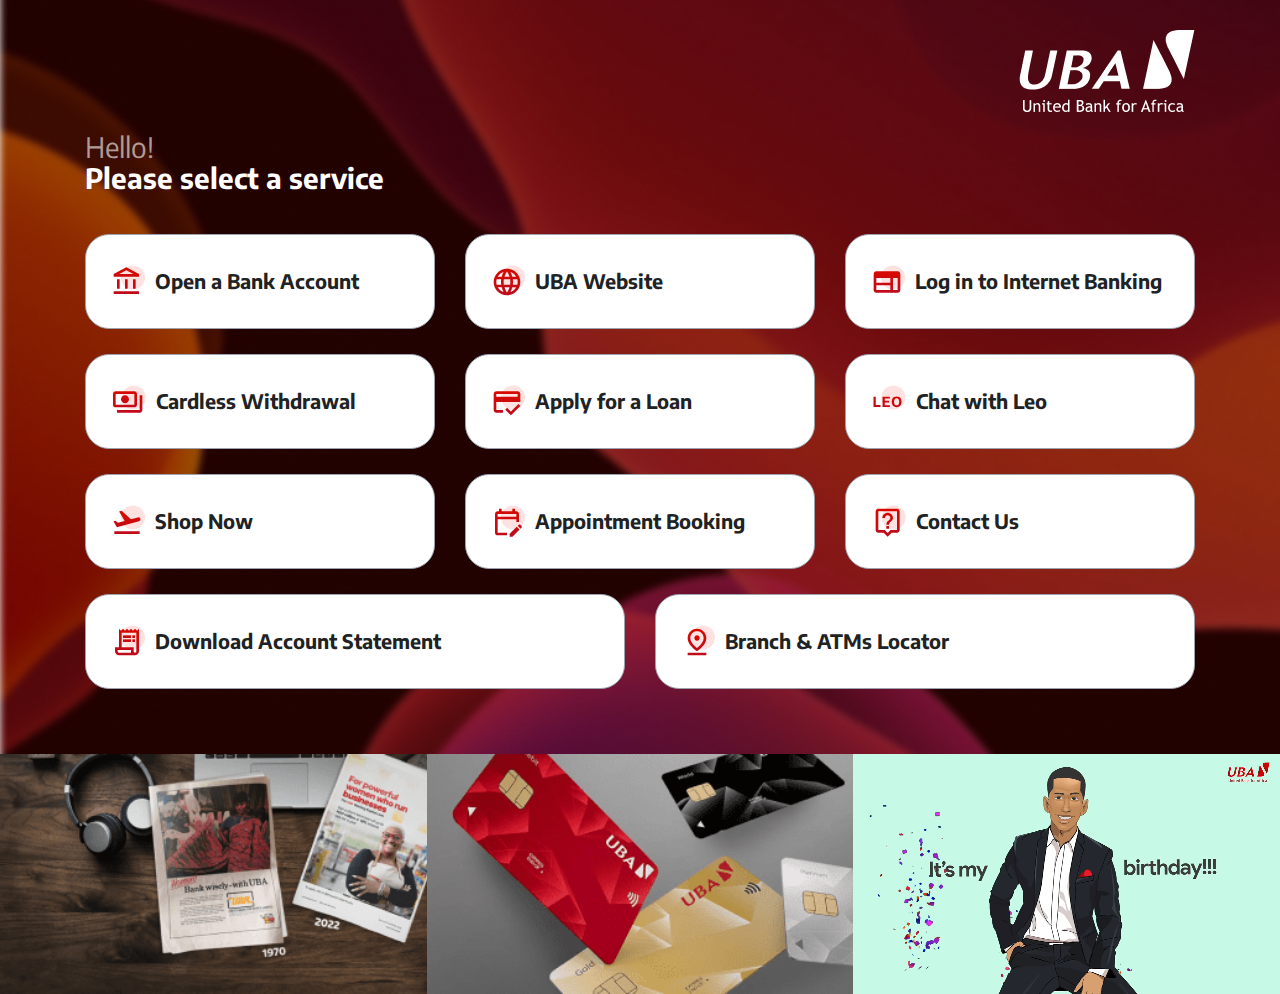
==== commit 1383b635: "links" ====
--- a/kiosk-dark.html
+++ b/kiosk-dark.html
@@ -31,8 +31,8 @@
             <h1 class="tx-28 tx-bold lh-1 tx-white">Please select a service</h1>
           </div>
         <div class="row mg-y-40">
-          <div class="col-md-6 col-lg-4 col-12 mg-b-25">
-            <a href="https://www.ubagroup.com/open-a-uba-account-online/" target="blank">
+          <div class="col-md-6 col-lg-6 col-xl-4 col-12 mg-b-25">
+            <a href="https://aop.ubagroup.com/SignUpProcess/step1" target="blank">
               <div class="card card-body bd-grey card-round h-100 pd-xl-x-25 pd-xl-y-30">
                 <div class="d-flex align-items-center">
                   <img src="./assets/img/open.svg" alt="" srcset="">
@@ -41,7 +41,7 @@
               </div>
             </a>
           </div>
-          <div class="col-md-6 col-lg-4 col-12 mg-b-25">
+          <div class="col-md-6 col-lg-6 col-xl-4 col-12 mg-b-25">
             <a href="https://www.ubagroup.com/" target="blank">
               <div class="card card-body bd-grey card-round h-100 pd-xl-x-25 pd-xl-y-30">
                 <div class="d-flex align-items-center">
@@ -51,8 +51,8 @@
               </div>
             </a>
           </div>
-          <div class="col-md-6 col-lg-4 col-12 mg-b-25">
-            <a href="https://internetbanking.ubagroup.com/#/landing/login" target="blank">
+          <div class="col-md-6 col-lg-6 col-xl-4 col-12 mg-b-25">
+            <a href="http://internetbanking.ubagroup.com/" target="blank">
               <div class="card card-body bd-grey card-round h-100 pd-xl-x-25 pd-xl-y-30">
                 <div class="d-flex align-items-center">
                   <img src="./assets/img/internet.svg" alt="" srcset="">
@@ -62,8 +62,8 @@
             </a>
           </div>
         
-          <div class="col-md-6 col-lg-4 col-12 mg-b-25">
-            <a href="" target="blank">
+          <div class="col-md-6 col-lg-6 col-xl-4 col-12 mg-b-25">
+            <a href="https://www.ubagroup.com/nigeria/cardless-withdrawal" target="blank">
               <div class="card card-body bd-grey card-round h-100 pd-xl-x-25 pd-xl-y-30">
                 <div class="d-flex align-items-center">
                   <img src="./assets/img/card.svg" alt="" srcset="">
@@ -72,8 +72,8 @@
               </div>
             </a>
           </div>
-          <div class="col-md-6 col-lg-4 col-12 mg-b-25">
-            <a href="" target="blank">
+          <div class="col-md-6 col-lg-6 col-xl-4 col-12 mg-b-25">
+            <a href="https://www.ubagroup.com/nigeria/click-credit/" target="blank">
               <div class="card card-body bd-grey card-round h-100 pd-xl-x-25 pd-xl-y-30">
                 <div class="d-flex align-items-center">
                   <img src="./assets//img/loan.svg" alt="" srcset="">
@@ -82,8 +82,8 @@
               </div>
             </a>
           </div>
-          <div class="col-md-6 col-lg-4 col-12 mg-b-25">
-            <a href="https://m.me/ubachatbanking" target="blank">
+          <div class="col-md-6 col-lg-6 col-xl-4 col-12 mg-b-25">
+            <a href="https://www.ubagroup.com/leo/" target="blank">
               <div class="card card-body bd-grey card-round h-100 pd-xl-x-25 pd-xl-y-30">
                 <div class="d-flex align-items-center">
                   <img src="./assets/img/leo.svg" alt="" srcset="">
@@ -92,18 +92,18 @@
               </div>
             </a>
           </div>
-          <div class="col-md-6 col-lg-4 col-12 mg-b-25">
-            <a href="" target="blank">
+          <div class="col-md-6 col-lg-6 col-xl-4 col-12 mg-b-25">
+            <a href="https://ubamarketplace.com/" target="blank">
               <div class="card card-body bd-grey card-round h-100 pd-xl-x-25 pd-xl-y-30">
                 <div class="d-flex align-items-center">
                   <img src="./assets/img/apply.svg" alt="" srcset="">
-                  <p class="tx-20 tx-bold mg-l-10 mb-0">Apply for PTA/BTA</p>
+                  <p class="tx-20 tx-bold mg-l-10 mb-0">Shop Now</p>
                 </div>
               </div>
             </a>
           </div>
          
-          <div class="col-md-6 col-lg-4 col-12 mg-b-25">
+          <div class="col-md-6 col-lg-6 col-xl-4 col-12 mg-b-25">
             <a href="" target="blank">
               <div class="card card-body bd-grey card-round h-100 pd-xl-x-25 pd-xl-y-30">
                 <div class="d-flex align-items-center">
@@ -116,8 +116,8 @@
           
          
           
-          <div class="col-md-6 col-lg-4 col-12 mg-b-25">
-            <a href="https://www.ubagroup.com/about-uba/help/contact-us/" target="blank">
+          <div class="col-md-6 col-lg-6 col-xl-4 col-12 mg-b-25">
+            <a href="https://www.ubagroup.com/nigeria/help/" target="blank">
               <div class="card card-body bd-grey card-round h-100 pd-xl-x-25 pd-xl-y-30">
                 <div class="d-flex align-items-center">
                   <img src="./assets/img/contact.svg" alt="" srcset="">
@@ -128,7 +128,7 @@
           </div>
          
           <div class="col-md-6 col-12 mg-b-25">
-            <a href="" target="blank">
+            <a href="https://www.ubagroup.com/self-service" target="blank">
               <div class="card card-body bd-grey card-round h-100 pd-xl-x-25 pd-xl-y-30">
                 <div class="d-flex align-items-center">
                   <img src="./assets/img/acct.svg" alt="" srcset="">
@@ -137,7 +137,7 @@
               </div>
             </a>
           </div><div class="col-md-6 col-12 mg-b-25">
-            <a href="" target="blank">
+            <a href="https://www.ubagroup.com/nigeria/help/atm-branch-locator/" target="blank">
               <div class="card card-body bd-grey card-round h-100 pd-xl-x-25 pd-xl-y-30">
                 <div class="d-flex align-items-center">
                   <img src="./assets/img/bank.svg" alt="" srcset="">
@@ -173,9 +173,6 @@
 
 
     <script src="./assets/lib/jquery/jquery.min.js"></script>
-    <script src="./assets/lib/bootstrap/js/bootstrap.bundle.min.js"></script>
-    <script src="./assets/lib/feather-icons/feather.min.js"></script>
-    <script src="./assets/lib/perfect-scrollbar/perfect-scrollbar.min.js"></script>
     <script src="./assets/js/dashforge.js"></script>
   </body>
 </html>
